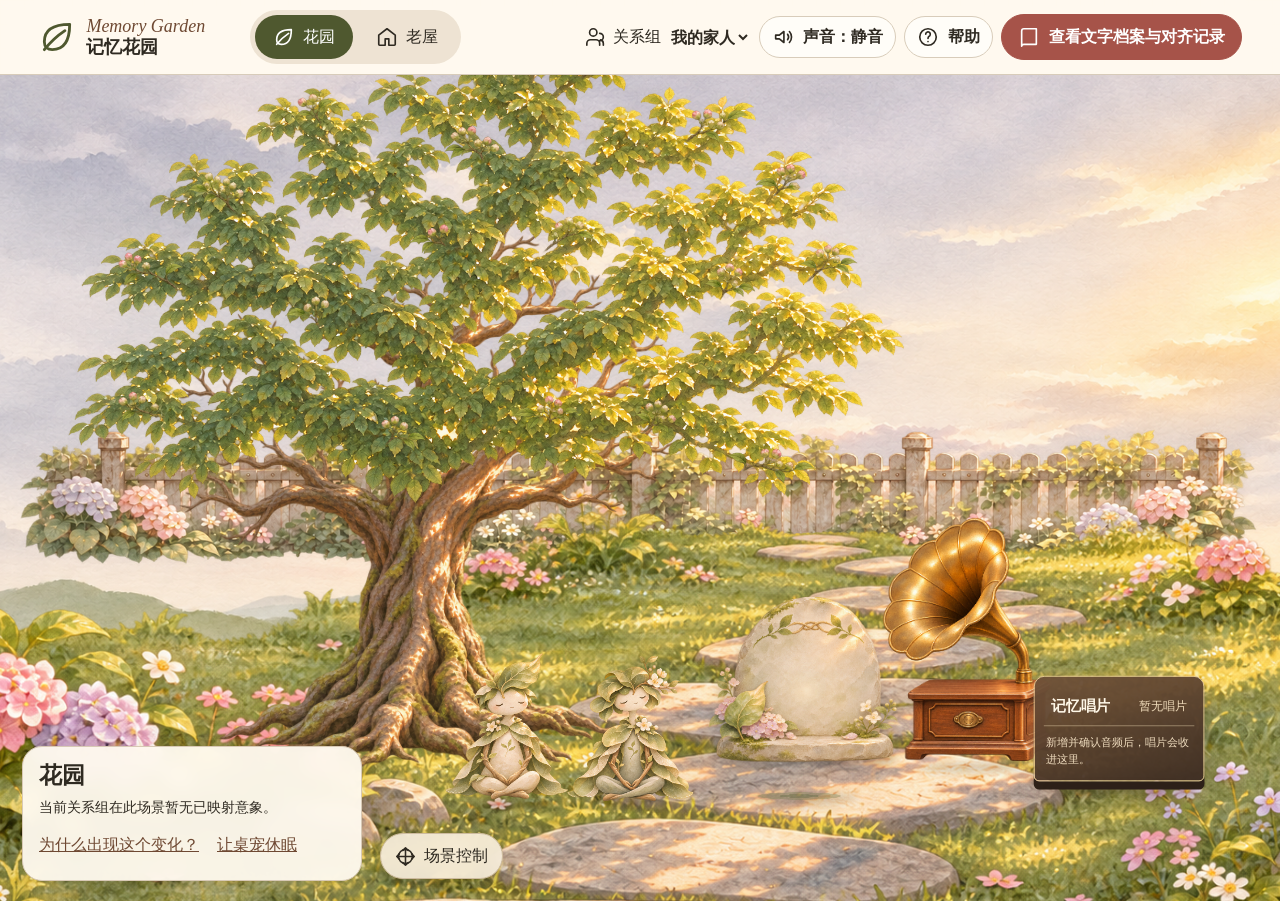
==== index.html @ 6ba7e3d9 "Initial Memory Garden demo and editable source" ====
<!doctype html>
<html lang="zh-CN">
<head>
  <base href="/">
  <meta charset="utf-8">
  <meta name="viewport" content="width=device-width, initial-scale=1, viewport-fit=cover">
  <meta name="theme-color" content="#f7f1e6">
  <title>记忆花园 · Memory Garden</title>
  <link rel="stylesheet" href="src/styles/tokens.css">
  <link rel="stylesheet" href="src/styles/app.css">
</head>
<body>
  <a class="skip-link" href="#main">跳到主内容</a>
  <div id="app"></div>
  <div id="live-region" class="sr-only" aria-live="polite" aria-atomic="true"></div>
  <script type="module" src="src/app.js"></script>
</body>
</html>
---- src/styles/tokens.css ----
:root{color-scheme:light;--bg:#f7f1e6;--surface:#fffdf8;--surface-2:#f1e8d9;--ink:#2f2a22;--muted:#625a4e;--moss:#4f582f;--moss-2:#626b3b;--moss-soft:#e9ebd8;--wood:#6f4933;--rose:#a65349;--rose-soft:#f4deda;--info:#315d68;--warning:#7a541d;--danger:#8b3434;--border:#d8ccba;--focus:#1f6f78;--shadow:0 12px 36px #2f2a2226;--r-sm:8px;--r-card:14px;--r-panel:20px;--space:4px;--z-float:20;--z-nav:40;--z-panel:60;--z-modal:100;--z-live:120;font-family:system-ui,-apple-system,"Segoe UI","Microsoft YaHei","PingFang SC",sans-serif;font-size:16px;line-height:1.6;color:var(--ink);background:var(--bg)}
*{box-sizing:border-box}html{scroll-behavior:smooth}body{margin:0;min-width:320px;min-height:100dvh;background:var(--bg)}button,input,textarea,select{font:inherit}button{cursor:pointer}button:disabled{cursor:not-allowed;opacity:.55}.sr-only{position:absolute!important;width:1px;height:1px;padding:0;margin:-1px;overflow:hidden;clip:rect(0,0,0,0);white-space:nowrap;border:0}.skip-link{position:fixed;z-index:999;top:8px;left:8px;transform:translateY(-150%);background:var(--surface);padding:10px 16px;border-radius:8px}.skip-link:focus{transform:none}:focus-visible{outline:3px solid var(--focus);outline-offset:3px}a{color:inherit}.icon{width:22px;height:22px;display:inline-block;vertical-align:middle;fill:none;stroke:currentColor;stroke-width:1.8;stroke-linecap:round;stroke-linejoin:round;flex:none}.btn{min-height:44px;display:inline-flex;align-items:center;justify-content:center;gap:9px;padding:9px 16px;border-radius:999px;border:1px solid var(--border);background:var(--surface);color:var(--ink);text-decoration:none;font-weight:600;transition:background .12s,color .12s,transform .1s}.btn:hover{background:var(--surface-2)}.btn:active{transform:scale(.985)}.btn.primary{background:var(--moss);border-color:var(--moss);color:#fffdf8}.btn.primary:hover{background:#3f4724}.btn.warm{background:var(--rose);border-color:var(--rose);color:white}.btn.danger{color:var(--danger);border-color:#c99}.btn.small{min-height:40px;padding:7px 12px}.btn.full{width:100%}.btn.icon-only{width:44px;padding:0}.tag{display:inline-flex;align-items:center;gap:6px;border:1px solid var(--border);border-radius:999px;padding:3px 10px;font-size:13px;background:var(--surface)}.tag::before{content:"";width:8px;height:8px;border:2px solid currentColor;border-radius:50%}.tag.good{color:var(--moss)}.tag.wait{color:var(--warning)}.tag.private{color:var(--info)}.tag.error{color:var(--danger)}
---- src/styles/app.css ----
/* 全局设计变量：src/styles/tokens.css；本文件保留页面布局与组件规则。 */
body{background:#f4ecdd;background-image:linear-gradient(90deg,#6f493307 1px,transparent 1px),linear-gradient(#6f493305 1px,transparent 1px);background-size:24px 24px}.topbar{min-height:74px;display:flex;align-items:center;gap:22px;padding:10px clamp(14px,3vw,42px);background:#fffaf0f2;border-bottom:1px solid var(--border);position:sticky;top:0;z-index:var(--z-nav);backdrop-filter:blur(14px)}.brand{display:flex;align-items:center;gap:10px;text-decoration:none;min-width:190px}.brand .icon{width:38px;height:38px;color:var(--moss)}.brand span{display:grid;line-height:1.15}.brand i{font-family:Georgia,serif;color:var(--wood);font-size:18px}.brand b{font-family:Georgia,"STSong",serif;font-size:18px}.scene-nav{display:flex;gap:5px;background:#eee3d3;padding:5px;border-radius:999px}.scene-nav button,.workspace-side nav button{display:flex;align-items:center;justify-content:center;gap:8px;min-height:44px;padding:8px 18px;background:transparent;border:0;border-radius:999px;color:var(--ink)}.scene-nav button.active,.workspace-side nav button.selected{background:var(--moss);color:#fff}.top-actions{margin-left:auto;display:flex;align-items:center;gap:8px}.group-select{display:flex;align-items:center;gap:6px}.group-select select{max-width:142px;border:0;background:transparent;color:var(--ink);font-weight:700}.card{background:#fffaf0f2;border:1px solid #d8c9b5;border-radius:var(--r-panel);box-shadow:0 14px 40px #3b2d1e1f;backdrop-filter:blur(9px)}

/* 页面 A：插画资产待批准；交付可访问交互层，不以 CSS 几何冒充最终场景。 */
.scene-page{position:relative;min-height:calc(100dvh - 74px);overflow:hidden;padding:24px clamp(14px,3vw,44px) 116px;background:#ddd0bb;background-image:radial-gradient(circle at 72% 18%,#fff9dc 0 2%,transparent 24%),linear-gradient(145deg,#dfe1c8 0,#e9d8b9 45%,#ceb08d 100%)}.scene-page::before{content:"";position:absolute;inset:0;pointer-events:none;background:linear-gradient(105deg,#fff9e654,transparent 38%),repeating-linear-gradient(0deg,#6a563709 0 1px,transparent 1px 5px);mix-blend-mode:soft-light}.scene-art-status{position:absolute;z-index:3;left:50%;top:20px;transform:translateX(-50%);width:min(520px,calc(100% - 360px));display:flex;align-items:center;gap:10px;padding:10px 14px;background:#302a23d9;color:#fffaf0;border:1px solid #fff7df55;border-radius:14px}.scene-art-status small{display:block;color:#f3e9d9}.scene-stage{position:absolute;inset:0;overflow:hidden}.stage-copy{position:absolute;left:23%;top:18%;width:min(520px,42vw);padding:26px 30px;border-left:3px solid #7b7247;background:linear-gradient(90deg,#fff7e6c7,transparent)}.stage-copy h1{font-family:Georgia,"STSong",serif;font-size:clamp(34px,4vw,58px);line-height:1.1;margin:5px 0 12px;color:#3d432a}.stage-copy p{max-width:46ch;margin:0;color:#514a3e}.scene-switcher{position:absolute;z-index:4;left:clamp(14px,3vw,42px);top:26px;width:155px;padding:14px;display:grid;gap:8px}.scene-switcher h2{font:700 17px Georgia,"STSong",serif;margin:0 0 4px}.scene-switcher button{min-height:46px;display:flex;align-items:center;gap:9px;border:1px solid var(--border);border-radius:10px;background:#fffdf8dc;text-align:left;padding:9px;color:var(--ink)}.scene-switcher button.chosen{border-color:var(--moss);background:var(--moss);color:#fff}.scene-objects{position:absolute;left:22%;top:41%;right:27%;bottom:25%;pointer-events:none;display:flex;align-items:center;justify-content:center;gap:18px;flex-wrap:wrap}.object-placeholder{pointer-events:auto;position:relative;min-width:124px;min-height:88px;border:1px dashed #6f654f;border-radius:18px;background:#fff9e8dc;color:#4f582f;box-shadow:0 10px 28px #382c1d1e;display:grid;place-items:center;align-content:center;gap:3px}.object-placeholder .icon{width:28px;height:28px}.object-placeholder span{font-size:12px}.object-placeholder:hover,.object-placeholder:focus-visible{background:#fffdf6;transform:translateY(-2px)}.stage-empty{position:absolute;left:40%;top:48%;display:grid;gap:3px;text-align:center;color:#575043}.stage-empty span{font-size:14px}.pet-card{position:absolute;z-index:3;left:clamp(14px,3vw,42px);bottom:108px;display:flex;align-items:center;gap:12px;padding:10px 14px}.pet-card div{display:grid}.pet-card small{color:var(--muted)}.pet-illustration{width:46px;height:42px;border-radius:14px;background:#efe4ce;border:1px dashed var(--wood);display:grid;place-items:center;color:var(--wood)}.growth-card{position:absolute;z-index:3;right:clamp(14px,3vw,42px);bottom:118px;width:min(350px,34vw);padding:17px}.section-title{display:flex;align-items:center;justify-content:space-between;gap:8px}.section-title h2{font:700 19px Georgia,"STSong",serif;margin:0}.growth-card p{color:var(--muted);margin:8px 0}.text-button{border:0;background:transparent;text-decoration:underline;color:var(--wood);min-height:40px;padding:7px}.growth-steps{display:flex;align-items:center;justify-content:space-between;color:var(--moss);font-size:14px}.growth-steps i{height:1px;background:var(--border);flex:1;margin:0 10px}.record-shelf{position:absolute;z-index:3;right:clamp(14px,3vw,42px);top:88px;width:min(350px,34vw);padding:17px}.records{display:flex;gap:10px;flex-wrap:wrap;margin-top:12px}.record-disc{width:92px;min-height:98px;border:0;background:transparent;color:var(--ink);display:grid;justify-items:center;gap:4px}.record-disc>span{width:62px;height:62px;border-radius:50%;display:grid;place-items:center;background:repeating-radial-gradient(circle,#292724 0 2px,#403c35 3px 5px);color:#e5c28d;border:5px solid #b99a71}.record-disc b{font-size:12px}.audio-controls{display:flex;align-items:center;gap:10px;flex-wrap:wrap;margin-top:10px}.audio-controls label{font-size:13px;display:flex;align-items:center;gap:5px}.fixed-archive{position:fixed;z-index:var(--z-nav);right:24px;top:86px;min-height:48px;padding:10px 18px;border:1px solid var(--rose);border-radius:999px;background:var(--rose);color:#fff;box-shadow:var(--shadow);display:flex;align-items:center;gap:10px}.empty-callout{position:absolute;z-index:3;left:50%;top:58%;transform:translate(-50%,-50%);padding:22px;text-align:center;max-width:360px}.empty-callout p{color:var(--muted)}.panel-scrim{position:fixed;inset:74px 0 0;background:#211d1947;z-index:var(--z-panel)}.detail-panel{position:fixed;z-index:var(--z-panel);top:92px;right:20px;width:min(400px,calc(100vw - 32px));padding:24px;max-height:calc(100dvh - 112px);overflow:auto}.close-btn{position:absolute;right:12px;top:12px;min-width:44px;min-height:44px;border:0;background:transparent;color:var(--wood)}.detail-panel h2{margin:18px 0 6px}.summary-box,.explanation{padding:14px;background:var(--surface-2);border-radius:12px}.muted,.hint{color:var(--muted)}.veiled .scene-stage{filter:blur(10px);opacity:.5}

/* 页面 B：纸张、植物标本与温柔沟通工作台。 */
.workspace-shell{display:grid;grid-template-columns:250px minmax(0,1fr);min-height:calc(100dvh - 74px);background:linear-gradient(135deg,#f8f0e2,#f3e8d7)}.workspace-side{position:relative;background:#fffaf0d9;border-right:1px solid var(--border);padding:28px 16px}.workspace-side::after{content:"";position:absolute;left:18px;right:18px;bottom:24px;height:150px;opacity:.35;background:radial-gradient(ellipse at 20% 100%,#a76e7e 0 8%,transparent 9%),radial-gradient(ellipse at 38% 90%,#7f8a55 0 7%,transparent 8%),radial-gradient(ellipse at 58% 100%,#be8491 0 9%,transparent 10%);background-size:70px 60px}.side-group{display:grid;gap:5px;padding:12px;border-bottom:1px solid var(--border);margin-bottom:12px}.side-group span,.eyebrow{font-size:13px;color:var(--muted);letter-spacing:.04em}.workspace-side nav{display:grid;gap:7px;position:relative;z-index:1}.workspace-side nav button{justify-content:flex-start;width:100%;border-radius:12px}.workspace-main{width:min(1240px,100%);padding:30px clamp(16px,3vw,42px) 90px;margin:0 auto}.page-heading{display:flex;align-items:center;justify-content:space-between;margin-bottom:22px}.page-heading h1{font:700 clamp(27px,3vw,36px) Georgia,"STSong",serif;margin:0;color:#3c352c}.page-heading p{margin:2px 0;color:var(--muted)}.workspace-main>.card{padding:26px;margin-bottom:18px;position:relative}.workspace-main>.card::before{content:"";position:absolute;left:26px;right:26px;top:0;height:3px;background:linear-gradient(90deg,var(--moss),transparent 48%);opacity:.55}.form-card h2{margin-top:5px}.section-kicker{display:flex;align-items:center;gap:7px;color:var(--moss);font-weight:700}.purpose-grid,.entry-grid{display:grid;grid-template-columns:repeat(4,minmax(0,1fr));gap:12px}.purpose,.entry{min-height:70px;border:1px solid var(--border);border-radius:12px;background:#fffaf0;padding:12px;color:var(--ink)}.purpose.on{background:var(--moss);border-color:var(--moss);color:#fff;font-weight:700}.entry{min-height:102px;display:grid;justify-items:start;align-content:center;gap:3px;text-align:left}.entry .icon{color:var(--moss)}.entry small{color:var(--muted)}.entry:hover{background:#f4eadb}.entry-grid{margin:18px 0}.composer,.composer-empty{border-top:1px solid var(--border);padding-top:22px}.composer-empty{min-height:130px;display:grid;place-content:center;text-align:center;color:var(--muted)}.composer-empty b{color:var(--ink)}.composer-head{display:flex;justify-content:space-between;align-items:center}.composer-head h2{margin:0 0 12px}.field{display:grid;gap:6px;margin:12px 0;font-weight:600}.field input,.field textarea,.field select{width:100%;min-height:44px;border:1px solid #958875;border-radius:9px;background:#fffdf8;padding:10px 12px;color:var(--ink)}.field textarea{min-height:120px;resize:vertical}.field input[type=file]{padding:8px}.field.compact{max-width:250px}.form-grid{display:grid;grid-template-columns:repeat(2,minmax(0,1fr));gap:8px 16px}.form-actions{display:flex;flex-wrap:wrap;gap:10px;margin:16px 0}.voice-box,.safety-note{padding:16px;background:var(--surface-2);border-radius:12px}.compare{display:grid;grid-template-columns:repeat(2,minmax(0,1fr));gap:12px}.compare article,.compare>div{padding:14px;border:1px solid var(--border);border-radius:12px;background:#fff}.compare article:last-child{grid-column:1/-1}.sensitive{padding:14px;border:2px solid var(--warning);background:#fff8e8;border-radius:12px}.ambiguity{display:flex;gap:16px;align-items:center;flex-wrap:wrap;border:1px solid var(--warning);border-radius:12px;padding:14px}.file-preview{display:block;object-fit:cover;border-radius:10px;margin-top:10px}.filter-row{display:flex;align-items:end;gap:12px;flex-wrap:wrap}.archive-list{margin-top:10px}.archive-row{display:flex;align-items:center;justify-content:space-between;gap:16px;padding:16px 0;border-bottom:1px solid var(--border)}.archive-row p{margin:2px 0;color:var(--muted)}.archive-row small{color:var(--muted)}.row-title{font-weight:700}.empty-state{text-align:center;padding:38px}.inline-detail{position:relative;margin-top:20px;padding:20px;border:1px solid var(--border);border-radius:14px;background:var(--surface-2)}.inline-detail .close-btn{position:absolute}.alignment-status{padding:8px 0 18px;border-bottom:1px solid var(--border)}.tabs{display:flex;gap:8px;margin:16px 0}.tabs button{min-height:44px;padding:8px 16px;border:1px solid var(--border);border-radius:999px;background:var(--surface)}.tabs button[aria-selected=true]{background:var(--moss);color:#fff}.mismatch-list{display:grid;grid-template-columns:repeat(2,minmax(0,1fr));gap:10px}.mismatch{display:grid;grid-template-columns:auto 1fr;align-items:center;gap:2px 12px;padding:14px;border:1px solid #b9776d;border-left:5px solid var(--rose);border-radius:12px;background:var(--rose-soft)}.mismatch-mark{grid-row:1/3;display:grid;place-items:center;width:38px;height:38px;border:1px solid currentColor;border-radius:50%}.participant{margin:14px 0;padding:16px;border:1px solid var(--border);border-radius:14px}.participant h3{display:flex;justify-content:space-between}.field-list{display:grid;grid-template-columns:repeat(2,minmax(0,1fr));gap:8px}.field-list>div{padding:12px;background:var(--surface-2);border-left:3px solid #8a8758;border-radius:4px 10px 10px 4px}.field-list p{margin:4px 0 0}.privacy-gate{padding:26px;text-align:center;background:var(--moss-soft);border-radius:12px}.settings-grid{display:grid;grid-template-columns:repeat(2,minmax(0,1fr));gap:14px}.settings-grid article{padding:18px;border:1px solid var(--border);border-radius:14px;background:#fffaf0}.modal-backdrop{position:fixed;z-index:var(--z-modal);inset:0;background:#1e1b18a8;display:grid;place-items:center;padding:18px}.modal{width:min(540px,100%);max-height:90dvh;overflow:auto;padding:26px;position:relative}.modal h2{padding-right:34px;font-family:Georgia,"STSong",serif}.modal .form-actions{justify-content:flex-end}.tag{white-space:nowrap}.mobile-tabs{display:none}

@media(max-width:1023px){.topbar{gap:10px}.brand{min-width:auto}.brand .icon{width:30px}.top-actions .wide-label{display:none}.group-select select{max-width:110px}.workspace-shell{grid-template-columns:190px minmax(0,1fr)}.scene-art-status{top:14px;width:min(430px,calc(100% - 320px))}.scene-switcher{top:14px;width:142px}.record-shelf{top:82px;width:275px}.growth-card{width:285px}.fixed-archive{top:auto;right:14px;bottom:14px}.pet-card{bottom:78px}.stage-copy{left:21%;top:19%;width:46vw}.scene-objects{right:31%;bottom:27%}}
@media(max-width:767px){.topbar{min-height:60px;padding:7px 12px;gap:6px}.brand{gap:5px}.brand .icon{width:28px;height:28px}.brand i{font-size:12px}.brand b{font-size:14px}.scene-nav{display:none}.top-actions{gap:4px}.top-actions .btn{padding:7px 9px;min-width:44px}.group-select .icon{display:none}.group-select select{width:96px;font-size:13px}.archive-jump{display:none!important}.scene-page{min-height:calc(100dvh - 60px);padding:12px 12px 190px}.scene-art-status{left:12px;right:12px;top:68px;transform:none;width:auto}.scene-art-status small{font-size:12px}.scene-switcher{left:12px;top:12px;width:auto;padding:7px;display:flex;gap:5px;align-items:center}.scene-switcher h2{display:none}.scene-switcher button{min-height:44px;font-size:13px;padding:7px}.stage-copy{left:18px;right:18px;top:150px;width:auto;padding:18px}.stage-copy h1{font-size:34px}.scene-objects{left:18px;right:18px;top:300px;bottom:330px;gap:8px}.object-placeholder{min-width:102px;min-height:72px}.stage-empty{left:20px;right:20px;top:47%;text-align:center}.pet-card{left:12px;bottom:126px;padding:7px 9px;gap:7px}.pet-card .btn{font-size:12px;padding:5px 8px}.growth-card{left:12px;right:12px;bottom:70px;width:auto;padding:12px}.growth-card .section-title h2{font-size:16px}.growth-card p{font-size:13px}.growth-steps{font-size:12px}.record-shelf{left:12px;right:12px;top:auto;bottom:300px;width:auto;padding:10px}.record-shelf .records{gap:4px;margin-top:3px}.record-disc{width:72px;min-height:74px}.record-disc>span{width:44px;height:44px}.audio-controls{margin-top:3px}.fixed-archive{left:12px;right:12px;bottom:12px;justify-content:center;min-height:48px}.empty-callout{top:58%;width:calc(100% - 36px)}.detail-panel{top:auto;left:8px;right:8px;bottom:8px;width:auto;max-height:72dvh;border-radius:20px 20px 10px 10px;padding:22px}.panel-scrim{inset:60px 0 0}.workspace-shell{display:block;min-height:calc(100dvh - 60px);padding-bottom:68px}.workspace-side{display:none}.workspace-main{padding:18px 12px 28px}.page-heading{margin-bottom:12px}.page-heading h1{font-size:25px}.page-heading .tag{display:none}.workspace-main>.card{padding:16px;margin-bottom:12px}.workspace-main>.card::before{left:16px;right:16px}.purpose-grid{grid-template-columns:repeat(2,minmax(0,1fr));gap:8px}.purpose{min-height:52px}.entry-grid{grid-template-columns:repeat(2,minmax(0,1fr));gap:8px}.entry{min-height:94px;padding:10px}.form-grid,.compare,.field-list,.settings-grid,.mismatch-list{grid-template-columns:1fr}.compare article:last-child{grid-column:auto}.filter-row{align-items:stretch}.filter-row .field{max-width:none;flex:1 1 130px}.archive-row{align-items:flex-start}.archive-row .btn{flex:none}.tabs{overflow-x:auto}.tabs button{white-space:nowrap}.participant{padding:12px}.participant h3{align-items:flex-start;gap:8px}.modal{padding:22px}.mobile-tabs{position:fixed;z-index:var(--z-nav);display:flex;left:0;right:0;bottom:0;padding:6px 6px calc(6px + env(safe-area-inset-bottom));border-top:1px solid var(--border);background:#fffaf0f5;justify-content:space-around}.mobile-tabs button{display:grid;justify-items:center;gap:1px;min-width:68px;min-height:48px;border:0;background:transparent;color:var(--muted);font-size:11px}.mobile-tabs button.selected{color:var(--moss);font-weight:700}.mobile-tabs .icon{width:20px;height:20px}}
@media(max-width:390px){.brand i{display:none}.group-select select{width:82px}.scene-art-status{top:66px}.record-shelf{bottom:310px}.stage-copy{top:148px}.stage-copy p{font-size:14px}}
@media(prefers-reduced-motion:reduce){*,*::before,*::after{scroll-behavior:auto!important;animation-duration:.01ms!important;animation-iteration-count:1!important;transition-duration:.01ms!important}}

/* 页面 B：计划字段使用语义 fieldset，窄屏沿用单列规则。 */
.plan-fields{margin:18px 0;padding:14px 16px;border:1px solid var(--border);border-radius:12px;background:var(--surface-2)}
.plan-fields legend{padding:0 6px;font-weight:700}.plan-fields .hint{margin:4px 0 0;color:var(--muted);font-size:14px}
.alignment-dual{display:grid;grid-template-columns:repeat(2,minmax(0,1fr));gap:16px;margin-top:14px}.alignment-dual .participant{margin:0}
@media(max-width:767px){.alignment-dual{display:block}.alignment-dual .participant+ .participant{margin-top:12px}}

/* 第 11 步：只响应数据变化；动效以 transform/opacity 为主，可被减少动态效果开关立即降级。 */
.scene-canvas{--scene-pan-x:0px;--scene-pan-y:0px;--scene-zoom:1;transform:translate(-50%,-50%) translate(var(--scene-pan-x),var(--scene-pan-y)) scale(calc(var(--scene-scale,1)*var(--scene-zoom)))}
.scene-control-shell{position:absolute;z-index:43;left:380px;bottom:22px}.scene-control-trigger{position:relative;z-index:3;min-height:46px;padding:8px 14px;display:flex;align-items:center;gap:8px;border:1px solid #cdbb9f;border-radius:999px;background:#f8eedde8;color:var(--ink);box-shadow:0 7px 20px #34291d24;backdrop-filter:blur(8px)}.scene-control-trigger:hover,.scene-control-trigger[aria-expanded=true]{background:#f1e2c9;color:var(--moss)}.scene-control-trigger .icon{width:21px;height:21px}.scene-control-scrim{display:none}.scene-control-panel[hidden],.scene-control-scrim[hidden]{display:none}.scene-control-panel{position:absolute;left:0;bottom:58px;width:276px;padding:12px;border:1px solid #cdbb9f;border-radius:16px;background:#f8eeddf2;color:var(--ink);box-shadow:0 18px 42px #34291d35;backdrop-filter:blur(12px)}.scene-control-head{min-height:44px;display:flex;align-items:center;gap:10px;padding:0 2px 8px}.scene-control-head strong{font-family:Georgia,"STSong",serif;font-size:17px}.scene-control-handle{display:none}.scene-control-close{margin-left:auto;width:44px;height:44px;display:grid;place-items:center;border:0;border-radius:50%;background:transparent;color:var(--wood)}.direction-pad{display:grid;grid-template-columns:repeat(3,64px);grid-template-rows:repeat(3,54px);justify-content:center;gap:5px;padding:3px 0 12px}.direction-pad button,.scene-control-secondary button{min-width:44px;min-height:44px;border:1px solid #d3c2a8;border-radius:10px;background:#fffaf0c7;color:var(--ink);display:grid;place-items:center;align-content:center;gap:1px;padding:4px}.direction-pad button:hover,.scene-control-secondary button:hover{background:#e8e5cf;border-color:#858757}.direction-pad button span,.scene-control-secondary button span{font-size:12px}.direction-pad .icon,.scene-control-secondary .icon{width:18px;height:18px}.direction-up{grid-column:2;grid-row:1}.direction-left{grid-column:1;grid-row:2}.direction-reset{grid-column:2;grid-row:2;background:#e8e5cf!important}.direction-right{grid-column:3;grid-row:2}.direction-down{grid-column:2;grid-row:3}.scene-control-secondary{display:grid;grid-template-columns:repeat(2,minmax(0,1fr));gap:7px;padding-top:10px;border-top:1px solid #d9c9b1}.scene-control-secondary .motion-preference{grid-column:1/-1;display:grid;grid-template-columns:auto 1fr auto;justify-items:start;padding-inline:10px}.motion-preference b{font-size:11px;color:var(--moss)}.scene-control-hint{margin:9px 2px 0;color:var(--muted);font-size:11px;line-height:1.45}
.audio-player{position:absolute;z-index:42;right:22px;top:88px;bottom:auto;width:min(310px,25vw);padding:12px 14px}.audio-player p{margin:2px 0 8px;font-size:14px}.audio-player label{display:grid;grid-template-columns:4.5em 1fr;gap:8px;align-items:center;margin-top:6px;font-size:13px}.audio-player input{min-width:0}.audio-player small{display:block;margin-top:6px;color:var(--muted)}.audio-player-controls{display:flex;gap:6px;flex-wrap:wrap}
.motion-cue{animation:mg-object-cue .56s cubic-bezier(.2,.8,.2,1) both;filter:drop-shadow(0 0 12px #fff0ab)!important}.scene-page .motion-cue .object-art{animation:mg-object-grow .5s cubic-bezier(.2,.8,.2,1) both}.scene-page .record-collection.motion-cue{animation:mg-object-cue .42s ease-out both}@keyframes mg-object-cue{0%{outline-color:transparent;filter:brightness(1)}45%{outline:3px solid #1f6f78;filter:brightness(1.12)}100%{outline-color:transparent;filter:brightness(1)}}@keyframes mg-object-grow{0%{transform:translate(var(--art-x),var(--art-y)) scale(calc(var(--art-scale)*.78));opacity:.3}100%{transform:translate(var(--art-x),var(--art-y)) scale(var(--art-scale));opacity:1}}
@media(max-width:767px){.scene-control-shell{position:fixed;z-index:83;left:auto;right:12px;bottom:calc(72px + env(safe-area-inset-bottom))}.scene-control-trigger{min-height:44px;padding:7px 11px}.scene-control-trigger span{font-size:12px}.scene-control-scrim{display:block;position:fixed;z-index:1;inset:60px 0 calc(64px + env(safe-area-inset-bottom));border:0;background:#211d193d}.scene-control-panel{position:fixed;z-index:2;left:10px;right:10px;bottom:calc(70px + env(safe-area-inset-bottom));width:auto;padding:10px 14px 13px;border-radius:20px 20px 14px 14px;background:#f8eeddf7}.scene-control-head{justify-content:center;padding-bottom:5px;touch-action:none}.scene-control-head strong{font-size:16px}.scene-control-handle{display:block;position:absolute;left:50%;top:5px;width:38px;height:4px;transform:translateX(-50%);border-radius:99px;background:#b7a78d}.scene-control-close{position:absolute;right:3px;top:3px}.direction-pad{grid-template-columns:repeat(3,72px);grid-template-rows:repeat(3,50px);gap:4px;padding:5px 0 9px}.direction-pad button,.scene-control-secondary button{min-height:44px}.scene-control-secondary{max-width:280px;margin:0 auto}.scene-control-hint{text-align:center}.audio-player{left:12px;right:12px;top:180px;bottom:auto;width:auto}.scene-note{bottom:92px}}
@media(prefers-reduced-motion:reduce){.scene-canvas{transition:none!important}.motion-cue,.scene-page .motion-cue .object-art{animation:none!important}}
.scene-page.has-environment-shift::after{content:"";position:absolute;inset:0;z-index:19;pointer-events:none;background:#fff2bd10;mix-blend-mode:soft-light}


/* 页面 A、花园与老屋：分层插画定位；桌宠、留声机、纪念碑、幻影、记忆帷幕在下方对应选择器。 */
/* Asset-led scene composition. Images carry the landscape; CSS only positions layers and controls. */
.scene-page.illustrated{height:calc(100dvh - 74px);min-height:650px;padding:0;background:#d9d7b8;isolation:isolate}
.illustrated::before{display:none}
.scene-canvas{position:absolute;inset:0;overflow:hidden}
.scene-canvas .layer{position:absolute;display:block;object-fit:contain;pointer-events:none}
.scene-canvas .sky{inset:0;width:100%;height:100%;object-fit:cover}
/* 花园 */
.garden-scene .vegetation{left:-4%;top:0;width:108%;height:55%;object-fit:cover}
.garden-scene .path{left:0;bottom:-15%;width:100%;height:84%;object-fit:cover}
.garden-scene .trunk{left:20%;top:11%;width:40%;height:79%}
.garden-scene .canopy,.garden-scene .bloom{left:6%;top:-17%;width:75%;height:72%}
/* 老屋 */
.home-scene .home-wall{inset:0;width:100%;height:80%;object-fit:cover}
.home-scene .house{left:5%;top:12%;width:52%;height:75%}
.home-scene .home-trunk{left:43%;top:4%;width:33%;height:86%}
.home-scene .home-canopy{left:24%;top:-13%;width:76%;height:65%}
.home-scene .windowsill{left:8%;top:24%;width:32%;height:47%}
.home-scene .table{left:26%;bottom:-6%;width:41%;height:44%}
.home-scene .photo-rack{left:61%;top:26%;width:23%;height:57%}
/* 留声机 */
.scene-canvas .gramophone{left:72%;top:34%;width:20%;height:38%}
.scene-canvas .rack{left:68%;top:55%;width:24%;height:31%}
.scene-canvas .foreground-left{left:-6%;bottom:-17%;width:32%;height:50%;z-index:12}
.scene-canvas .foreground-right{right:-8%;bottom:-18%;width:28%;height:43%;z-index:12}
/* 记忆帷幕 */
.scene-canvas .veil-layer{inset:0;width:100%;height:100%;object-fit:cover;z-index:15;opacity:.2}
.illustrated.veiled .scene-canvas{filter:none;opacity:1}
.scene-hit{position:absolute;z-index:11;min-width:44px;min-height:44px;border:0;background:transparent;padding:0;cursor:pointer}
.scene-hit .object-art{display:block;width:100%;height:100%;object-fit:contain;pointer-events:none}
.scene-hit-label{position:absolute;bottom:-17px;left:50%;transform:translateX(-50%);white-space:nowrap;background:#fffaf0ed;border-radius:9px;padding:2px 6px;color:#2f2a22;font-size:12px;opacity:0}
.scene-hit:hover .scene-hit-label,.scene-hit:focus-visible .scene-hit-label{opacity:1}
.scene-hit:focus-visible{outline:3px solid var(--mg-focus,#1f6f78);outline-offset:3px;border-radius:16px}
.scene-hit.flower{width:7%;height:12%;top:55%;left:31%}
.scene-hit.flower-1{left:40%;top:47%}.scene-hit.flower-2{left:22%;top:64%}.scene-hit.flower-3{left:55%;top:60%}.scene-hit.flower-4{left:48%;top:40%}.scene-hit.flower-5{left:14%;top:57%}
.scene-hit.branch{width:7%;height:12%;top:37%;left:39%}.scene-hit.branch-1{left:50%;top:32%}.scene-hit.branch-2{left:30%;top:33%}
.scene-hit.disc{width:6%;height:10%;left:77%;top:64%}.scene-hit.disc-1{left:83%}
/* 桌宠 */
.scene-hit.pet{width:10%;height:18%;top:66%}.scene-hit.pet-a{left:46%}.scene-hit.pet-b{left:54%}
/* 纪念碑 */
.scene-hit.memorial{width:10%;height:22%;left:61%;top:64%}.scene-hit.memorial .light{position:absolute;inset:0;opacity:.7}
/* 幻影 */
.scene-hit.phantom{width:10%;height:17%;left:62%;top:64%}
.illustrated .scene-switcher{z-index:35;top:24px;width:auto;display:flex;padding:7px}.illustrated .scene-switcher button{border:0;background:transparent;font-size:16px}.illustrated .scene-switcher button[aria-current=page]{background:var(--moss);color:#fff}
.scene-note{position:absolute;z-index:30;left:3%;bottom:3%;width:min(350px,28vw);padding:16px 19px}.scene-note h1{font:700 27px Georgia,"STSong",serif;margin:0}.scene-note p{margin:5px 0;font-size:15px}
.illustrated .record-shelf{top:auto;bottom:3%;right:3%;width:min(330px,27vw);padding:13px;z-index:30}.illustrated .record-shelf h2{margin:0;font:700 19px Georgia,"STSong",serif}.illustrated .records{max-height:100px;overflow:auto}.illustrated .record-disc{width:70px;min-height:80px}.record-image{width:55px;height:55px;object-fit:contain}
.pet-status{position:absolute;z-index:30;left:37%;bottom:3%;padding:8px;display:flex;align-items:center;gap:5px;font-size:13px}
.illustrated .fixed-archive{top:86px;bottom:auto;right:3%;z-index:45}
/* 移动端场景适配 */
@media(max-width:767px){.scene-page.illustrated{height:calc(100dvh - 60px);min-height:690px}.garden-scene .trunk{left:7%;top:14%;width:70%;height:66%}.garden-scene .canopy,.garden-scene .bloom{left:-20%;top:0;width:130%;height:50%}.garden-scene .path{bottom:3%;height:70%}.home-scene .house{left:-30%;top:15%;width:110%;height:64%}.home-scene .home-trunk{left:34%;width:72%;height:80%}.home-scene .home-canopy{left:-16%;width:140%;height:54%}.home-scene .table{left:10%;bottom:15%;width:80%;height:30%}.home-scene .photo-rack,.home-scene .windowsill{display:none}/* 留声机 */
.scene-canvas .gramophone{left:67%;top:41%;width:32%;height:27%}.scene-canvas .rack{left:63%;top:59%;width:36%;height:20%}.scene-canvas .foreground-left{width:45%;bottom:3%;height:30%}.scene-canvas .foreground-right{width:42%;bottom:2%;height:28%}.scene-hit.flower,.scene-hit.branch{width:16%;height:9%}.scene-hit.flower{left:20%;top:54%}.scene-hit.branch{left:46%;top:39%}.scene-hit.pet{width:20%;height:13%;top:65%}.scene-hit.pet-a{left:28%}.scene-hit.pet-b{left:46%}.scene-hit.memorial,.scene-hit.phantom{left:66%;top:68%;width:20%;height:13%}.scene-hit.disc{left:72%;top:62%;width:13%;height:8%}.illustrated .scene-switcher{left:12px;top:9px}.scene-note{left:12px;bottom:118px;width:calc(100% - 24px);padding:10px 12px}.scene-note h1{font-size:21px}.scene-note p{font-size:13px}.pet-status,.illustrated .record-shelf{display:none}.illustrated .fixed-archive{top:auto;right:12px;left:12px;bottom:12px}}

/* 页面 A：混合场景合成。固定环境只在底图呈现；以下是唯一可点击物件来源。 */
.scene-page.illustrated{overflow:hidden}
.scene-canvas .layer{pointer-events:none}
.scene-canvas .scene-hit{pointer-events:auto;z-index:20}
.scene-canvas .scene-hit img{pointer-events:none}
.scene-canvas .gramophone{left:69%;top:45%;width:13%;height:27%;z-index:22}
.scene-canvas .rack{left:83%;top:52%;width:13%;height:24%;z-index:10}
.scene-hit.disc{left:85%;top:58%;width:5%;height:9%;z-index:23}
.scene-hit.disc-1{left:90%;top:58%}.scene-hit.disc-2{left:85%;top:67%}.scene-hit.disc-3{left:90%;top:67%}
.scene-hit.flower,.scene-hit.branch,.scene-hit.plant{left:var(--object-x);top:var(--object-y);width:clamp(52px,5.5vw,84px);height:clamp(52px,8vh,78px)}
.scene-hit.plant{top:72%}
.scene-hit.pet{width:clamp(95px,11vw,170px);height:clamp(110px,17vh,165px);top:auto;bottom:11%;z-index:24}
.garden-scene .scene-hit.pet-a{left:42%}.garden-scene .scene-hit.pet-b{left:52%}
.home-scene .scene-hit.pet-a{left:43%}.home-scene .scene-hit.pet-b{left:53%}
.scene-hit.memorial{left:62%;top:auto;bottom:9%;width:9%;height:21%}
.scene-hit.phantom{left:62%;top:auto;bottom:9%;width:9%;height:18%}
.scene-note{left:2%;bottom:3%;width:min(340px,27vw);z-index:30}
.illustrated .record-shelf{right:2%;bottom:3%;width:min(285px,23vw);z-index:30}
.illustrated .record-shelf p{font-size:14px;margin:7px 0 0}
.garden-scene .trunk{left:18%;top:10%;width:40%;height:79%}
.garden-scene .canopy,.garden-scene .bloom{left:3%;top:-14%;width:75%;height:70%}
.home-scene .house{left:2%;top:13%;width:51%;height:69%}
.home-scene .home-trunk{left:37%;top:7%;width:31%;height:79%}
.home-scene .home-canopy{left:20%;top:-14%;width:75%;height:63%}
.home-scene .table{left:25%;bottom:-6%;width:39%;height:39%}
.home-scene .scene-hit.flower,.home-scene .scene-hit.branch{left:calc(var(--object-x) + 15%)}
.detail-photo{display:block;max-width:100%;height:auto;object-fit:contain;border-radius:12px}
.detail-facts{margin:14px 0}.detail-facts div{display:grid;grid-template-columns:6.5em 1fr;gap:10px;padding:7px 0;border-bottom:1px solid var(--border)}.detail-facts dt{color:var(--muted)}.detail-facts dd{margin:0;overflow-wrap:anywhere}
/* 移动端：同一档案入口固定在安全区上方，无第二个按钮。 */
@media(max-width:767px){
 .topbar .archive-jump{display:flex!important;position:fixed;z-index:70;top:calc(100dvh - 60px - env(safe-area-inset-bottom));bottom:auto;left:12px;right:12px;justify-content:center}
 .topbar .scene-nav{display:flex;position:absolute;left:12px;top:68px;z-index:40;background:#fff8e9e8;border-radius:999px;padding:3px}
 .topbar .scene-nav button{min-height:44px;padding:6px 10px}
 .scene-page.illustrated{height:calc(100dvh - 60px);min-height:680px}
 .garden-scene .trunk{left:4%;top:-2%;width:78%;height:76%}
 .garden-scene .canopy,.garden-scene .bloom{left:-19%;top:3%;width:130%;height:55%}
 .home-scene .house{left:-19%;top:4%;width:94%;height:61%}
 .home-scene .home-trunk{left:38%;top:15%;width:49%;height:76%}
 .home-scene .home-canopy{left:15%;top:6%;width:103%;height:47%}
 .home-scene .table{display:none}
 .home-scene .scene-hit.flower,.home-scene .scene-hit.branch{top:calc(var(--object-y) - 9%);left:calc(var(--object-x) + 13%)}
 .home-scene .scene-hit.flower{top:calc(var(--object-y) - 21%)}
 .scene-canvas .gramophone{left:69%;top:47%;width:20%;height:18%}
 .scene-canvas .rack{left:70%;top:66%;width:25%;height:17%}
 .home-scene .scene-hit.gramophone{left:70%;top:42%;width:22%;height:18%}
 .home-scene .rack{left:72%;top:54%;width:24%;height:17%}
 .home-scene .scene-hit.disc{left:76%;top:58%}
 .scene-hit.disc{left:74%;top:70%;width:11%;height:8%}.scene-hit.disc-1{left:84%}
 .scene-hit.flower,.scene-hit.branch,.scene-hit.plant{width:52px;height:52px;left:calc(var(--object-x) - 8%);top:var(--object-y)}
 .scene-hit.pet{width:24%;height:16%;bottom:27%}
 .garden-scene .scene-hit.pet-a,.home-scene .scene-hit.pet-a{left:28%}
 .garden-scene .scene-hit.pet-b,.home-scene .scene-hit.pet-b{left:48%}
 .scene-note{left:12px;bottom:82px;width:calc(100% - 24px);padding:9px 12px}
 .scene-note h1{font-size:18px}.scene-note p{font-size:13px}
 .illustrated .record-shelf{display:none}
}
.scene-page.illustrated .scene-note{z-index:18!important;pointer-events:none!important}
.scene-page.illustrated .scene-note button,.scene-page.illustrated .scene-note a,.scene-page.illustrated .scene-note input,.scene-page.illustrated .scene-note select{pointer-events:auto}

/* ================================================================
   第 11 步 / 数据驱动反馈。仅由记录投影、用户播放和明确聚焦触发。
   ================================================================ */
.scene-note-actions{display:flex;align-items:center;gap:8px;flex-wrap:wrap}
.scene-note-actions .text-button{padding-inline:0;margin-right:10px}
.collection-disc.is-selected{border-color:#fff0c7;background:#fff4d934;box-shadow:inset 0 0 0 2px #9fb06b}
.collection-disc.is-selected small{color:#fff4d6;font-weight:750}
.gramophone .loaded-disc{position:absolute;z-index:3;left:49%;top:49%;width:31%;height:auto;transform:translate(-50%,-50%);transform-origin:50% 50%;pointer-events:none;filter:drop-shadow(0 3px 4px #24170f4d)}
.gramophone.is-playing .loaded-disc{animation:mg-record-spin 2.4s linear infinite}
.pet-celebrate{z-index:26!important}
.phantom .phantom-focus{position:absolute;inset:0;opacity:0;transition:opacity 180ms ease-out}
.phantom:hover .phantom-focus,.phantom:focus-visible .phantom-focus{opacity:1}
.phantom:hover .phantom-idle,.phantom:focus-visible .phantom-idle{opacity:.16}
.veil-layer{position:absolute;inset:0;width:100%;height:100%;pointer-events:none;opacity:.2;transition:opacity 260ms ease-out}
.veil-layer img{width:100%;height:100%;object-fit:cover}
.disc-flight{filter:drop-shadow(0 8px 10px #2f211966)}
.page-hidden .motion-cue,.page-hidden .loaded-disc,.page-hidden .phantom-focus{animation-play-state:paused!important;transition:none!important}
@keyframes mg-record-spin{to{transform:translate(-50%,-50%) rotate(360deg)}}
.reduced-motion .motion-cue,.reduced-motion .motion-cue .object-art,.reduced-motion .gramophone .loaded-disc{animation:none!important}
.reduced-motion .phantom .phantom-focus{transition:none}

@media(max-width:767px){
 .scene-note-actions{display:block}.scene-note-actions [data-quiet]{display:none}
 .gramophone .loaded-disc{width:30%}
}

@media(prefers-reduced-motion:reduce){
 .gramophone .loaded-disc,.phantom .phantom-focus{animation:none!important;transition:none!important}
 .disc-flight{display:none!important}
}

/* ================================================================
   页面 A / 统一 1440 × 900 设计坐标
   浏览器只缩放 scene-canvas；关键物件不直接依赖 vw/vh 定位。
   ================================================================ */
.topbar,.scene-nav,.top-actions,.group-select{white-space:nowrap}
.topbar{flex-wrap:nowrap}.scene-nav,.top-actions{flex:0 0 auto}.scene-nav button,.top-actions .btn{white-space:nowrap;min-width:max-content}
.scene-page.illustrated{height:calc(100dvh - 74px);min-height:620px;padding:0;background:#d9ccb5}
.scene-viewport{position:absolute;inset:0;overflow:hidden}
.scene-canvas{position:absolute;left:50%;top:50%;width:1440px;height:900px;overflow:visible;transform:translate(-50%,-50%) scale(var(--scene-scale,1));transform-origin:center}
.scene-canvas .layer-box{left:var(--x);top:var(--y);width:var(--w);height:var(--h);object-fit:var(--fit);object-position:var(--object-position);max-width:none}
/* 场景纵深：每个装饰层都不接收指针。 */
.scene-canvas .sky{z-index:0}
.scene-canvas .vegetation,.scene-canvas .home-wall{z-index:4}
.scene-canvas .path,.scene-canvas .home-ground{z-index:6}
.scene-canvas .trunk,.scene-canvas .home-trunk,.scene-canvas .house{z-index:10}
.scene-canvas .canopy,.scene-canvas .bloom,.scene-canvas .home-canopy{z-index:11}
.scene-canvas .table{z-index:12}
.scene-canvas .layer-box{pointer-events:none}
.scene-page .scene-canvas .scene-hit{left:var(--x);top:var(--y);bottom:auto;width:var(--w);height:auto;min-width:44px;min-height:44px;transform:translate(-50%,-100%);transform-origin:50% 100%;z-index:24;pointer-events:auto}
.scene-page.illustrated .scene-note{z-index:18!important;pointer-events:none!important}
.scene-page.illustrated .scene-note button,.scene-page.illustrated .scene-note a,.scene-page.illustrated .scene-note input,.scene-page.illustrated .scene-note select{pointer-events:auto}
.scene-canvas .scene-hit .object-art{width:100%;height:auto;object-fit:contain;transform:translate(var(--art-x),var(--art-y)) scale(var(--art-scale));transform-origin:50% 100%}
.scene-canvas .grounded::after{content:"";position:absolute;z-index:-1;left:18%;right:18%;bottom:-2px;height:10px;border-radius:50%;background:#392b1f2e;filter:blur(4px);pointer-events:none}
.scene-page .scene-canvas .crown-imagery{z-index:27;filter:drop-shadow(0 4px 5px #4a37283a)}
.scene-canvas .crown-imagery::after{content:"";position:absolute;left:48%;bottom:-3px;width:10px;height:17px;border-left:3px solid #66703f8c;transform:rotate(12deg);pointer-events:none}
.scene-canvas .crown-imagery.flower,.scene-canvas .crown-imagery.leaf,.scene-canvas .crown-imagery.petal,.scene-canvas .crown-imagery.branch,.scene-canvas .crown-imagery.plant{left:var(--x);top:var(--y);width:var(--w);height:auto}
.scene-page .scene-canvas .gramophone{left:var(--x);top:var(--y);width:var(--w);height:auto;z-index:28}
.scene-page .scene-canvas .pet{left:var(--x);top:var(--y);width:var(--w);height:auto;z-index:26}
.scene-page .scene-canvas .memorial{left:var(--x);top:var(--y);width:var(--w);height:auto;z-index:25;isolation:isolate;filter:drop-shadow(0 7px 5px #392b1f42)}
.scene-page .scene-canvas .phantom{left:var(--x);top:var(--y);width:var(--w);height:auto;z-index:24}
.scene-canvas .memorial::before{content:"";position:absolute;z-index:2;left:5%;right:12%;bottom:-2px;height:13px;background:radial-gradient(ellipse,#6e744b99 0 20%,#7e84575c 21% 42%,transparent 44%);pointer-events:none}
.memorial-mark{position:absolute;inset:0;opacity:.72}.mark-light{filter:drop-shadow(0 0 12px #fff6b4)}
.record-collection{position:absolute;left:var(--x);top:var(--y);width:var(--w);transform:translate(-50%,-100%);z-index:29;padding:10px;background:linear-gradient(165deg,#6f5138f2,#3d2c22f5);border:1px solid #e4c894;border-radius:12px 12px 6px 6px;box-shadow:0 9px 0 #2d2118,0 14px 22px #33261942;color:#fff8e8}
.record-collection::after{content:"";position:absolute;left:8%;right:8%;bottom:-13px;height:8px;border-radius:50%;background:#2e211d3d;filter:blur(4px)}
.collection-heading{width:100%;min-height:44px;padding:5px 8px;display:flex;align-items:center;justify-content:space-between;gap:8px;border:0;border-bottom:1px solid #e8d3ad73;background:transparent;color:inherit;text-align:left}.collection-heading span{font-weight:750}.collection-heading small{color:#f1ddbc}
.collection-slots{display:grid;grid-template-columns:repeat(2,minmax(0,1fr));gap:7px;padding-top:8px}.collection-disc{min-width:44px;min-height:74px;padding:4px;border:1px solid #eedcba66;border-radius:8px;background:#f8edda18;color:#fff8ea;display:grid;justify-items:center;align-content:start;gap:2px}.collection-disc:hover,.collection-disc:focus-visible{background:#fff4d92c}.collection-disc .disc-art{width:42px;height:42px;object-fit:contain;pointer-events:none}.collection-disc span{max-width:72px;font-size:11px;overflow:hidden;text-overflow:ellipsis;white-space:nowrap}.collection-disc small{font-size:10px;color:#e7cfaa}.collection-empty{margin:8px 2px 3px;font-size:12px;color:#f0ddbf}
.scene-note{left:22px;bottom:20px;width:340px;z-index:42;padding:13px 16px}.scene-note h1{font-size:23px}.scene-note p{font-size:14px}.scene-note .text-button{min-height:44px}
.scene-page .veil-layer{z-index:35;pointer-events:none}
.scene-page .panel-scrim,.scene-page .detail-panel,.scene-page .modal-backdrop{z-index:90}
.modal-backdrop{pointer-events:auto;isolation:isolate}
.modal-backdrop>.modal{position:relative;z-index:1;pointer-events:auto}
.modal-backdrop [data-modal-close]{pointer-events:auto}

@media(max-width:1023px){
 .topbar{gap:7px;padding-inline:10px}.brand span{min-width:96px}.scene-nav button{padding-inline:9px}.top-actions{gap:4px}.group-select{min-width:128px}.group-select select{min-width:82px}
}
@media(max-width:767px){
 .topbar{height:60px;min-height:60px;position:relative;z-index:80;backdrop-filter:none}.brand span{min-width:0}.brand i{display:none}.brand b{font-size:14px}.top-actions .wide-label{display:none}.group-select{min-width:98px}.group-select select{width:84px;max-width:84px}.top-actions .btn{min-width:44px;padding:7px}
 .topbar .scene-nav{display:flex;position:absolute;left:12px;top:68px;z-index:78;padding:3px;background:#fff8e9ee;border:1px solid #dfccb0;border-radius:999px}.topbar .scene-nav button{min-width:76px;min-height:44px;padding:6px 10px;writing-mode:horizontal-tb}
 .scene-page.illustrated{height:calc(100dvh - 60px);min-height:620px}
 .scene-page .scene-canvas .scene-hit{left:var(--mx);top:var(--my);bottom:auto;width:var(--mw)}
 .scene-canvas .crown-imagery.flower,.scene-canvas .crown-imagery.leaf,.scene-canvas .crown-imagery.petal,.scene-canvas .crown-imagery.branch,.scene-canvas .crown-imagery.plant{left:var(--mx);top:var(--my);width:var(--mw)}
 .record-collection{left:var(--mx);top:var(--my);width:var(--mw)}
 .scene-note{left:auto;right:12px;top:70px;bottom:auto;width:145px;padding:8px 10px}.scene-note h1{font-size:16px}.scene-note p{display:none}.scene-note .text-button{min-height:36px;padding:3px 0;font-size:12px}
 .topbar .archive-jump{display:flex!important;position:fixed;left:12px;right:12px;bottom:calc(10px + env(safe-area-inset-bottom));top:auto;z-index:84;justify-content:center;min-height:48px}
 .record-collection{padding:3px 5px;border-radius:10px}.record-collection .collection-empty{display:none}.record-collection .collection-slots{display:grid;grid-template-columns:1fr;gap:3px;padding-top:3px}.record-collection .collection-heading{min-height:44px;padding:3px 5px;display:grid;justify-items:start;align-content:center}.record-collection .collection-heading small{font-size:10px}.record-collection .collection-disc{min-height:62px;padding:2px}.record-collection .collection-disc span,.record-collection .collection-disc small{display:none}
}
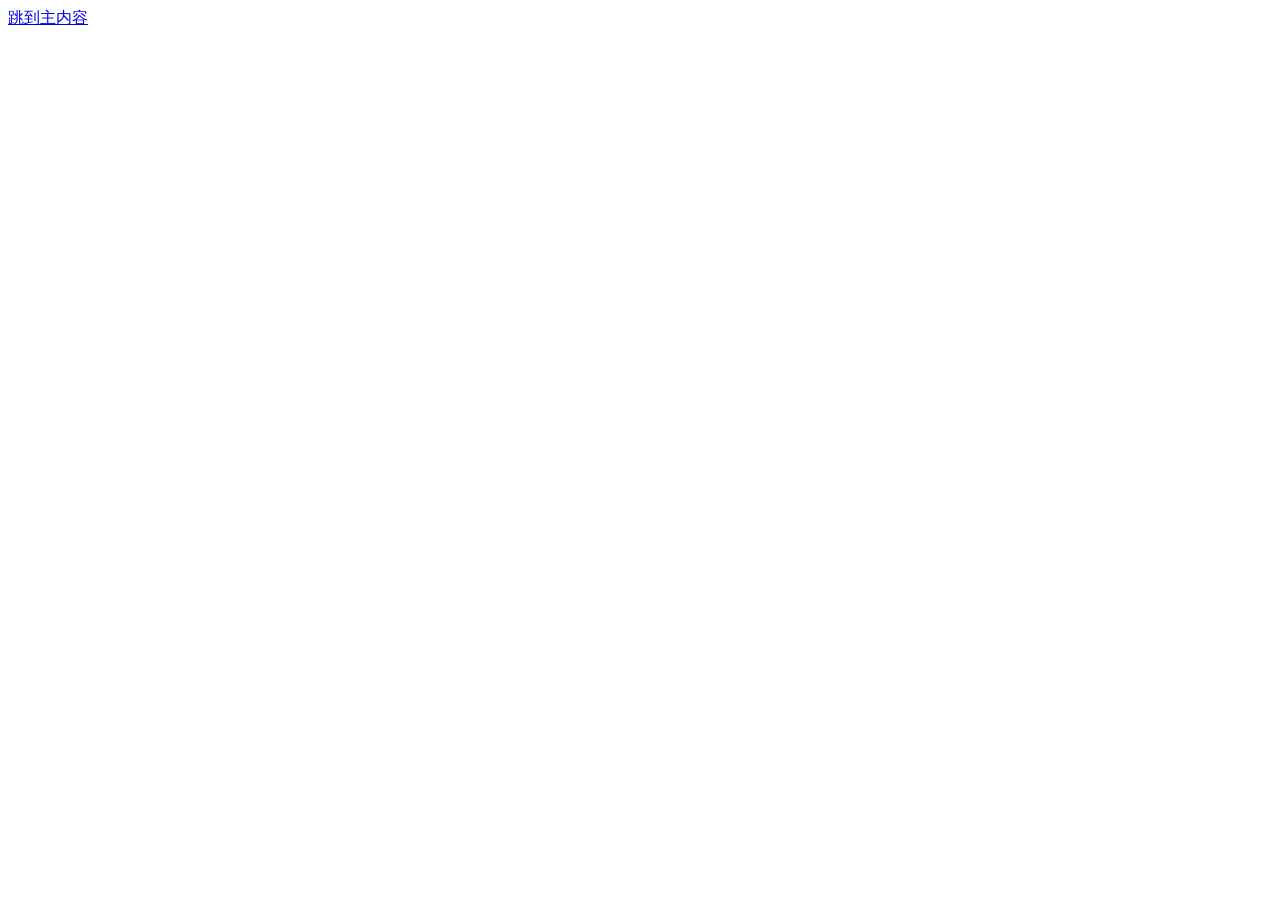
==== commit c9300c63: "Update index.html" ====
--- a/index.html
+++ b/index.html
@@ -1,7 +1,7 @@
 <!doctype html>
 <html lang="zh-CN">
 <head>
-  <base href="/">
+  <base href="/memory-garden/">
   <meta charset="utf-8">
   <meta name="viewport" content="width=device-width, initial-scale=1, viewport-fit=cover">
   <meta name="theme-color" content="#f7f1e6">
--- a/src/styles/app.css
+++ b/src/styles/app.css
@@ -227,3 +227,7 @@
  .topbar .archive-jump{display:flex!important;position:fixed;left:12px;right:12px;bottom:calc(10px + env(safe-area-inset-bottom));top:auto;z-index:84;justify-content:center;min-height:48px}
  .record-collection{padding:3px 5px;border-radius:10px}.record-collection .collection-empty{display:none}.record-collection .collection-slots{display:grid;grid-template-columns:1fr;gap:3px;padding-top:3px}.record-collection .collection-heading{min-height:44px;padding:3px 5px;display:grid;justify-items:start;align-content:center}.record-collection .collection-heading small{font-size:10px}.record-collection .collection-disc{min-height:62px;padding:2px}.record-collection .collection-disc span,.record-collection .collection-disc small{display:none}
 }
+.reference-gallery{display:grid;gap:12px;max-height:62vh;overflow:auto}.reference-gallery figure{margin:0;padding:8px;background:var(--surface-2);border-radius:12px}.reference-gallery img{display:block;width:100%;height:auto;border-radius:8px}.reference-gallery figcaption{padding:6px 2px 0;color:var(--muted);font-size:13px}
+.signpost{position:absolute;left:var(--x);top:var(--y);width:var(--w);height:150px;transform:translate(-50%,-100%);z-index:34;background:transparent;border:0;pointer-events:auto;filter:drop-shadow(0 5px 5px #3a281633)}.signpost-post{position:absolute;left:50%;bottom:0;width:9px;height:112px;transform:translateX(-50%);background:linear-gradient(90deg,#6b4328,#a36b3a 48%,#5a3824);border-radius:4px}.signpost-cap{position:absolute;left:50%;top:0;width:22px;height:12px;transform:translateX(-50%);border:2px solid #6a4328;border-radius:8px 8px 3px 3px;background:#b27b45}.signpost-board{position:absolute;left:50%;width:108px;height:31px;transform:translateX(-50%);display:grid;place-items:center;clip-path:polygon(0 8%,82% 8%,100% 50%,82% 92%,0 92%,8% 50%);background:linear-gradient(#e4bb76,#b97a3e);color:#3a2618;font-weight:800;border:0;box-shadow:inset 0 2px #f6d89c}.signpost-board-goal{top:15px}.signpost-board-wish{top:52px}.signpost-board-plan{top:89px}.signpost:hover .signpost-board,.signpost:focus-visible .signpost-board{filter:brightness(1.12)}.plan-summary-list{display:grid;gap:10px}.plan-summary-list .summary-box{padding:12px}.record-detail{padding:4px 0 8px}
+.photo-memory-preview{display:block;width:100%;max-height:260px;object-fit:cover;border-radius:12px;margin-bottom:12px}
+.scene-page .scene-canvas .scene-hit.signpost{left:var(--x);top:var(--y);width:150px;height:150px;transform:translate(-50%,-100%);z-index:33;overflow:visible}.scene-hit.signpost .signpost-board{font-family:Georgia,"STSong",serif;font-size:18px}.scene-hit.signpost .signpost-post{z-index:0}.scene-hit.signpost .signpost-board{z-index:1}
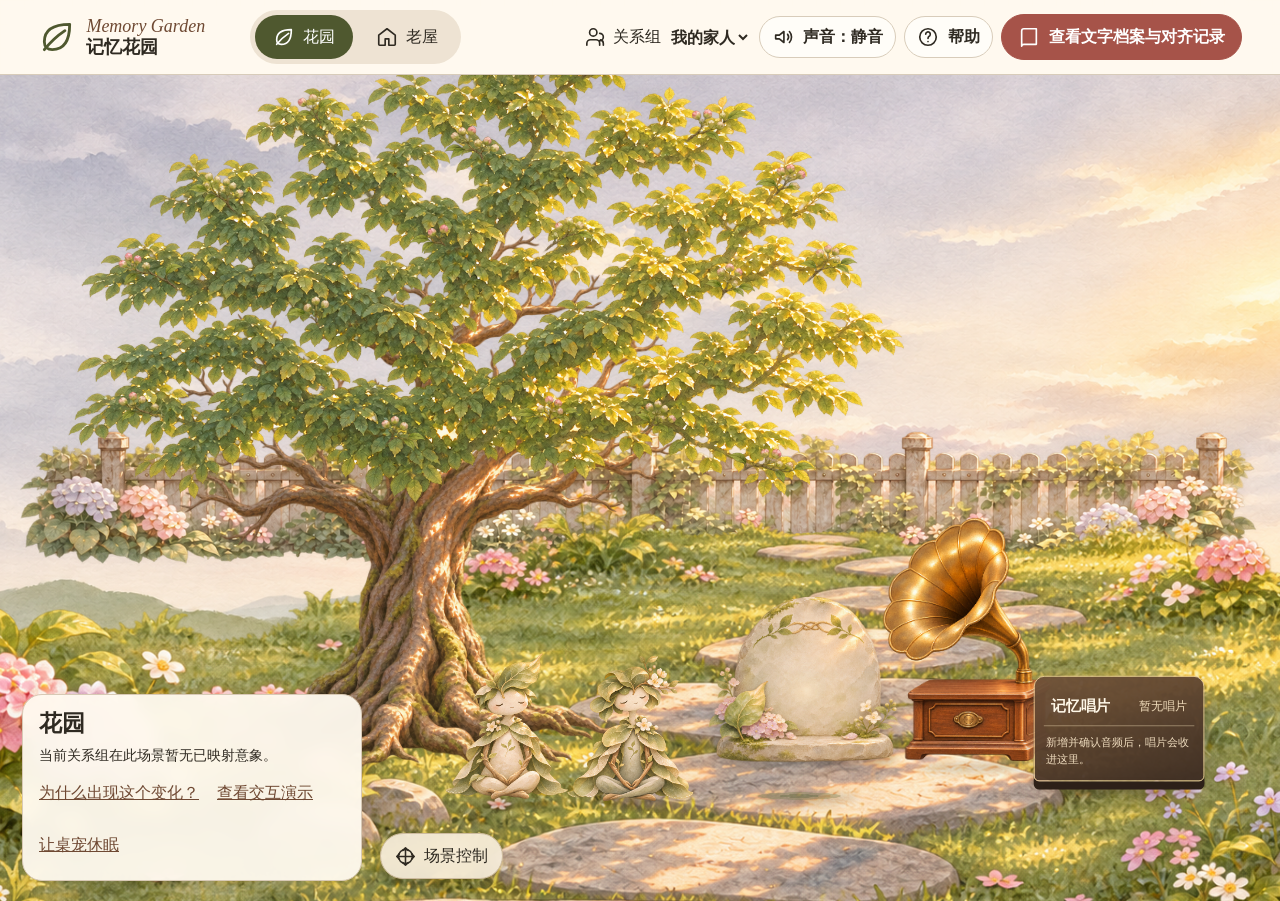
==== commit 5b5317bf: "Update index.html" ====
--- a/index.html
+++ b/index.html
@@ -1,7 +1,7 @@
 <!doctype html>
 <html lang="zh-CN">
 <head>
-  <base href="/memory-garden/">
+  <base href="/">
   <meta charset="utf-8">
   <meta name="viewport" content="width=device-width, initial-scale=1, viewport-fit=cover">
   <meta name="theme-color" content="#f7f1e6">
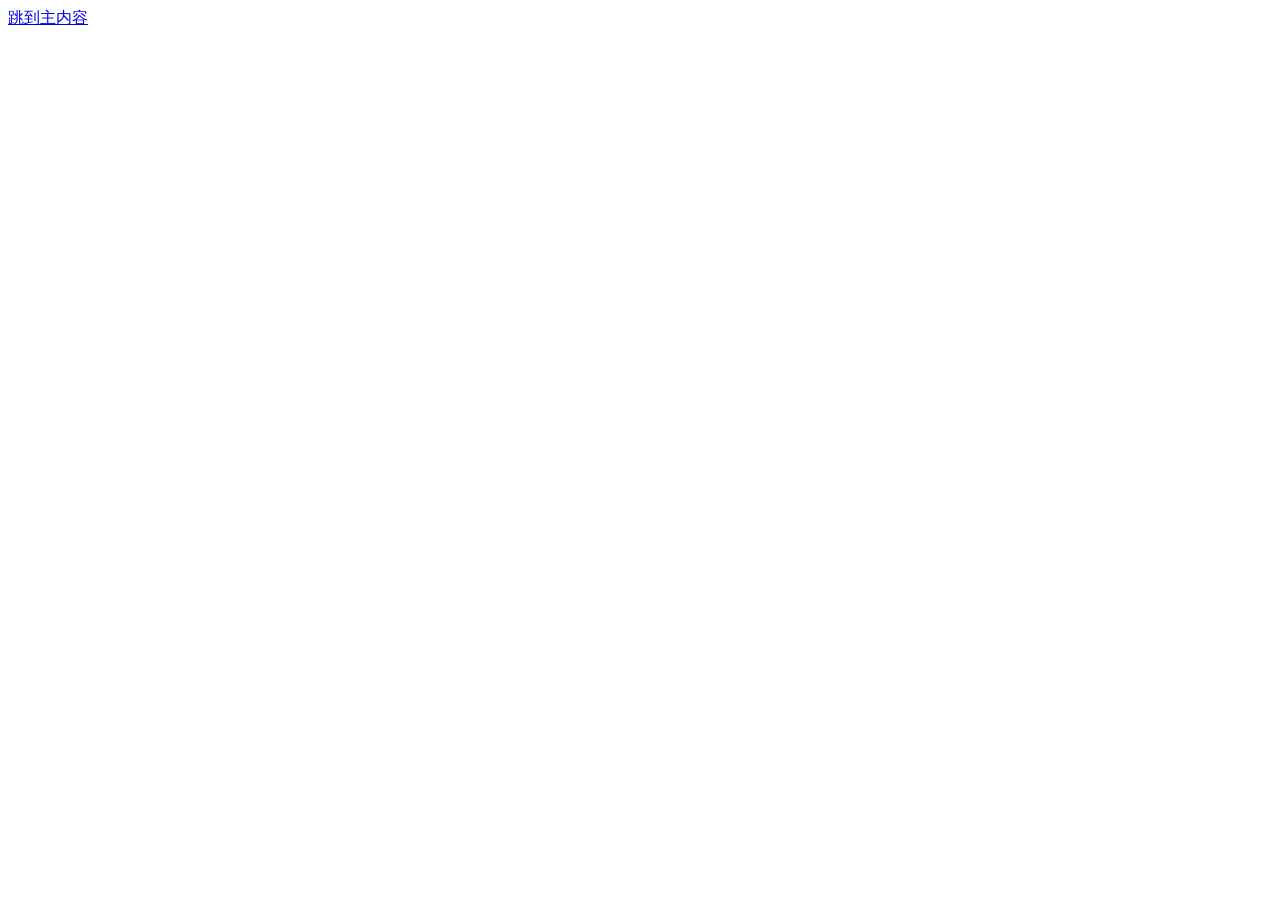
==== commit 66e9cce4: "Update index.html" ====
--- a/index.html
+++ b/index.html
@@ -1,7 +1,7 @@
 <!doctype html>
 <html lang="zh-CN">
 <head>
-  <base href="/">
+  <base href="/memory-garden/">
   <meta charset="utf-8">
   <meta name="viewport" content="width=device-width, initial-scale=1, viewport-fit=cover">
   <meta name="theme-color" content="#f7f1e6">
